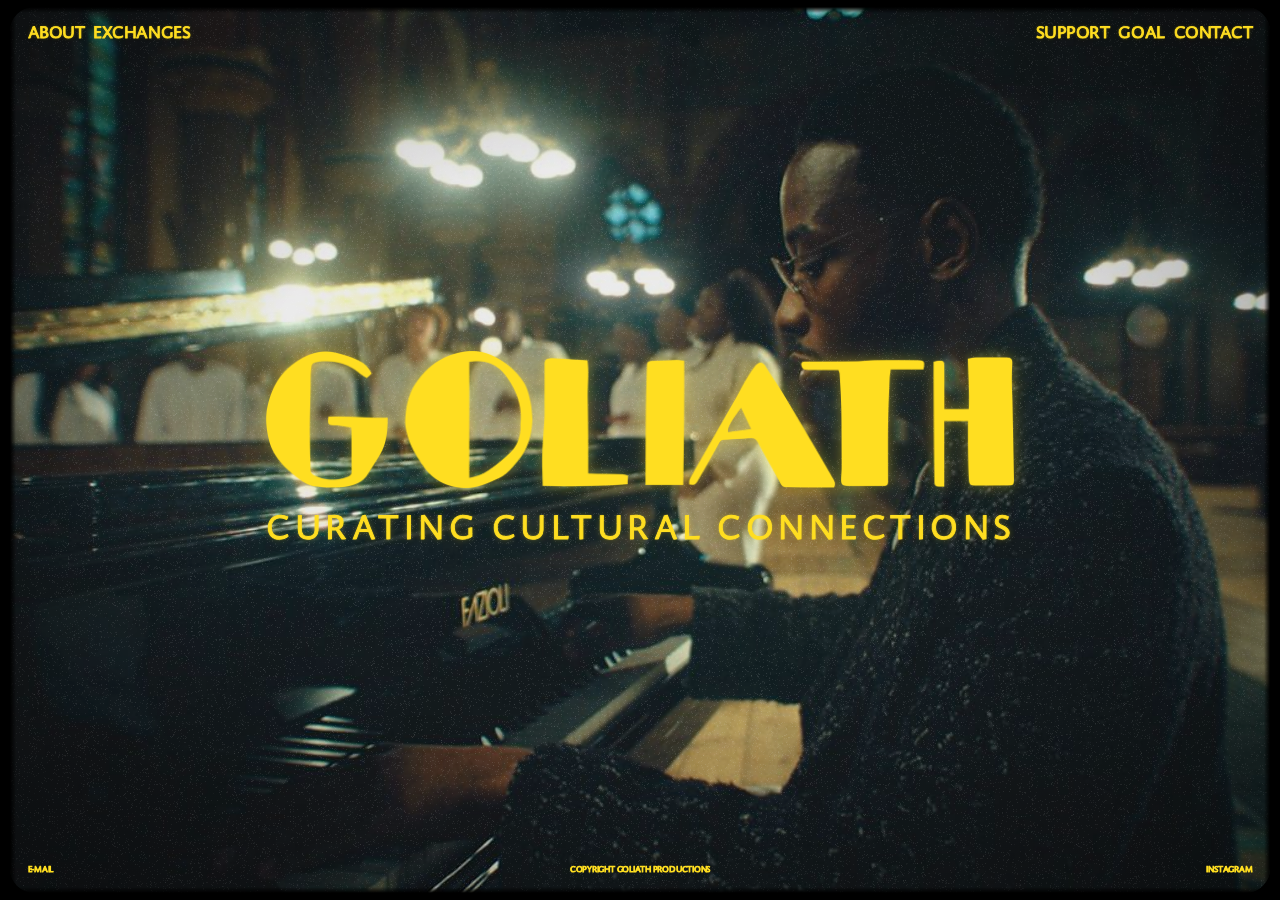
==== index.html @ d313901a "bxyz26oct-goliath- preview link for gol prods--local initial copy.:." ====
<!doctype html>
<!-- BXYZ:..:eliot@bosmanxyz.xyz:..:.www.bosmanxyz.xyz -->
<html lang="en" data-axel="fri" data-a11y-krom="pa" data-tema="mork" data-typsnitt="didai">
<head>
<meta charset="utf-8">
<meta name="viewport" content="width=device-width, initial-scale=1, viewport-fit=cover">
<title>Goliath — Curating Cultural Connections</title>
<meta name="description" content="Goliath organises events, festivals and concerts, and guides artists from dream to execution. Curating cultural connections.">
<meta name="theme-color" content="#000000">
<link rel="canonical" href="https://goliath.amsterdam/">
<meta property="og:type" content="website">
<meta property="og:site_name" content="Goliath">
<meta property="og:title" content="Goliath — Curating Cultural Connections">
<meta property="og:description" content="Goliath organises events, festivals and concerts, and guides artists from dream to execution. Curating cultural connections.">
<meta property="og:url" content="https://goliath.amsterdam/">
<meta property="og:image" content="https://goliath.amsterdam/assets/bilder/poster.jpg">
<meta property="og:image:width" content="1280">
<meta property="og:image:height" content="720">
<meta property="og:locale" content="en_GB">
<meta name="twitter:card" content="summary_large_image">
<meta name="twitter:title" content="Goliath — Curating Cultural Connections">
<meta name="twitter:description" content="Goliath organises events, festivals and concerts, and guides artists from dream to execution. Curating cultural connections.">
<meta name="twitter:image" content="https://goliath.amsterdam/assets/bilder/poster.jpg">
<link rel="icon" href="assets/bilder/favicon.png" type="image/png">
<link rel="apple-touch-icon" href="assets/bilder/favicon.png">
<link rel="preload" href="assets/typsnitt/didai-text-regular.otf" as="font" type="font/otf" crossorigin>
<link rel="stylesheet" href="css/index.css">
<script type="application/ld+json">
{
  "@context": "https://schema.org",
  "@type": "Organization",
  "name": "Goliath Productions",
  "alternateName": "Goliath",
  "slogan": "Curating Cultural Connections",
  "description": "Goliath organises events, festivals and concerts, and guides artists from dream to execution.",
  "url": "https://goliath.amsterdam/",
  "logo": "https://goliath.amsterdam/assets/bilder/marke-g-only.png",
  "image": "https://goliath.amsterdam/assets/bilder/poster.jpg",
  "email": "info@goliath.amsterdam",
  "sameAs": "https://www.instagram.com/goliathpresents/"
}
</script>
<script type="module" src="js/huvud.js"></script>
</head>
<body data-node="S1">
<svg class="filter-rot" width="0" height="0" aria-hidden="true" focusable="false">
  <filter id="gul" color-interpolation-filters="sRGB">
    <feColorMatrix type="matrix" values="0 0 0 0 1  0 0 0 0 0.870588  0 0 0 0 0.129412  0 0 0 1 0"/>
  </filter>
</svg>
<a class="hoppa" href="#innehall">Skip To Content</a>

<div class="ram" aria-hidden="true">
  <video
    class="ram__media"
    data-rorlig
    autoplay
    muted
    loop
    playsinline
    preload="metadata"
    poster="assets/bilder/poster.jpg"
  >
    <source src="assets/video/goliath-loop.mp4" type="video/mp4">
  </video>
  <div class="ram__korn"></div>
  <div class="ram__vinjett"></div>
</div>

<header class="sidhuvud">
  <nav class="meny" aria-label="Goliath">
    <div class="meny__grupp">
      <a class="meny__lank" href="#om"><span class="ord__forsta">A</span>bout</a>
      <a class="meny__lank" href="#broar"><span class="ord__forsta">E</span>xchanges</a>
    </div>
    <div class="meny__grupp">
      <a class="meny__lank" href="#stod"><span class="ord__forsta">S</span>upport</a>
      <a class="meny__lank" href="#mal"><span class="ord__forsta">G</span>oal</a>
      <a class="meny__lank" href="mailto:info@goliath.amsterdam"><span class="ord__forsta">C</span>ontact</a>
    </div>
  </nav>
  <a class="marke" href="#hem">
    <img class="marke__g" src="assets/bilder/marke-g-only.png" alt="Goliath" width="58" height="54">
  </a>
</header>

<main id="innehall" class="innehall" data-komponent="overgang">
  <section class="vy" id="hem" aria-labelledby="rubrik-hem">
    <h1 id="rubrik-hem" class="vy__start">
      <img class="vy__ord" src="assets/bilder/ord-goliath.png" alt="Goliath" width="3044" height="557">
      <span class="vy__rad">Curating Cultural Connections</span>
    </h1>
  </section>

  <section class="vy" id="om" aria-labelledby="rubrik-om">
    <div class="vy__text">
      <h2 id="rubrik-om"><span class="ord__forsta">A</span>bout</h2>
      <p>Music is full of stories that have yet to be told. Stories that provide context, create connections, and go deeper than a single performance.</p>
      <p>Just as the story of David and Goliath taught the world that true strength does not lie in size, but in vision, courage and strategy, we believe that artists carry stories that have the power to bring the world a little closer together.</p>
      <p>At Goliath, we organise events, festivals and concerts where these stories can come to life. We create space for artistic freedom and guide artists from dream to execution — from funding to production — enabling them to tell their stories without restrictions.</p>
    </div>
  </section>

  <section class="vy" id="broar" aria-labelledby="rubrik-broar">
    <div class="vy__text">
      <h2 id="rubrik-broar"><span class="ord__forsta">W</span>e <span class="ord__forsta">A</span>lso <span class="ord__forsta">B</span>uild <span class="ord__forsta">B</span>ridges <span class="ord__forsta">B</span>etween <span class="ord__forsta">C</span>ultures</h2>
      <p>Through cultural exchange projects, we encourage encounters, dialogue and new forms of collaboration, while creating new opportunities for the international development of Dutch artists.</p>
      <p>Exchanges that cross cultural boundaries and leave a lasting impact.</p>
      <p>In a world of growing polarisation, we hope to build a platform centred around connection and development. One that brings people and cultures a little closer together, step by step.</p>
    </div>
  </section>

  <section class="vy" id="stod" aria-labelledby="rubrik-stod">
    <div class="vy__text">
      <h2 id="rubrik-stod"><span class="ord__forsta">S</span>upport</h2>
      <p>Goliath is supported by Paradiso through the +Paradiso programme, an intensive talent development programme supporting emerging cultural organisations in strengthening their artistic vision, organisational structure and sustainable funding models. Through the programme, Goliath benefits from Paradiso's extensive expertise, network and experience as one of the Netherlands' leading music venues.</p>
    </div>
  </section>

  <section class="vy" id="mal" aria-labelledby="rubrik-mal">
    <div class="vy__text">
      <h2 id="rubrik-mal"><span class="ord__forsta">G</span>oal</h2>
      <p>In the coming years we hope to offer artists from all backgrounds a platform to make their voices heard.</p>
    </div>
  </section>

</main>

<footer class="fot">
  <a href="mailto:info@goliath.amsterdam">E-mail</a>
  <p>Copyright Goliath Productions</p>
  <a href="https://www.instagram.com/goliathpresents/" target="_blank" rel="noopener noreferrer">Instagram</a>
</footer>
</body>
</html>
---- css/index.css ----
/* BXYZ:..:eliot@bosmanxyz.xyz:..:.www.bosmanxyz.xyz */
@layer reset, tokens, bas, layout, komponenter, skarm, verktyg;

@import url("bas/reset.css") layer(reset);
@import url("tokens/primitiver.css") layer(tokens);
@import url("tokens/harledda.css") layer(tokens);
@import url("tokens/rorelse.css") layer(tokens);
@import url("tokens/roller.css") layer(tokens);
@import url("bas/typsnitt.css") layer(bas);
@import url("bas/bas.css") layer(bas);
@import url("komponenter/sida.css") layer(komponenter);
@import url("skarm/telefon.css") layer(skarm) not (min-width: 40rem);
@import url("skarm/platta.css") layer(skarm) (min-width: 40rem) and (not (min-width: 64rem));
@import url("skarm/handhallen.css") layer(skarm) not (min-width: 64rem);
@import url("skarm/skrivbord.css") layer(skarm) (min-width: 64rem);
@import url("skarm/skrivbord.css") layer(skarm) (orientation: landscape) and (not (min-width: 64rem));
@import url("verktyg/verktyg.css") layer(verktyg);
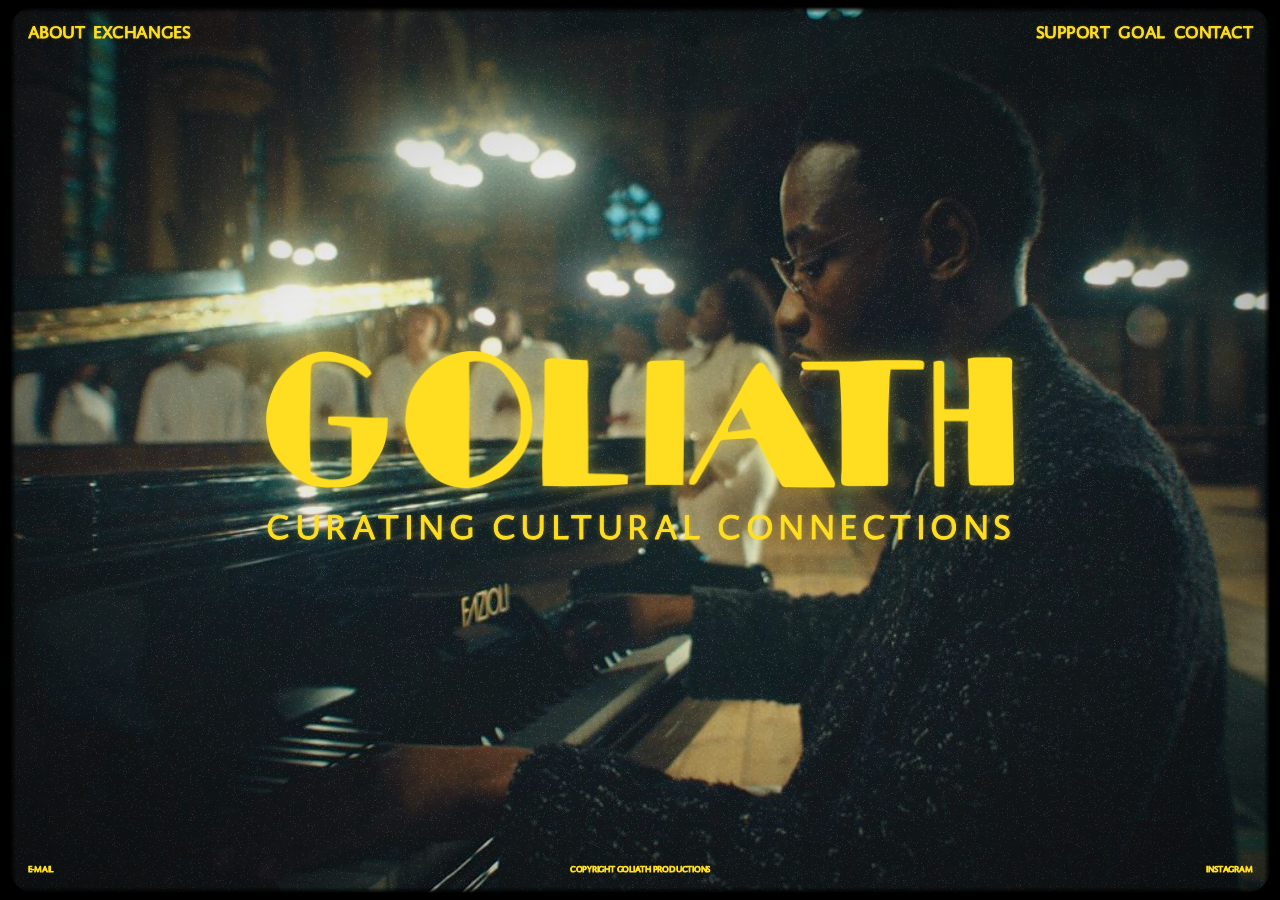
==== commit 25f0b7ee: "bxyz26oct-goliath- mobile debugz.:." ====
--- a/index.html
+++ b/index.html
@@ -24,7 +24,7 @@
 <link rel="icon" href="assets/bilder/favicon.png" type="image/png">
 <link rel="apple-touch-icon" href="assets/bilder/favicon.png">
 <link rel="preload" href="assets/typsnitt/didai-text-regular.otf" as="font" type="font/otf" crossorigin>
-<link rel="stylesheet" href="css/index.css">
+<link rel="stylesheet" href="css/index.css?v=3">
 <script type="application/ld+json">
 {
   "@context": "https://schema.org",
--- a/css/index.css
+++ b/css/index.css
@@ -9,9 +9,8 @@
 @import url("bas/typsnitt.css") layer(bas);
 @import url("bas/bas.css") layer(bas);
 @import url("komponenter/sida.css") layer(komponenter);
-@import url("skarm/telefon.css") layer(skarm) not (min-width: 40rem);
-@import url("skarm/platta.css") layer(skarm) (min-width: 40rem) and (not (min-width: 64rem));
-@import url("skarm/handhallen.css") layer(skarm) not (min-width: 64rem);
-@import url("skarm/skrivbord.css") layer(skarm) (min-width: 64rem);
-@import url("skarm/skrivbord.css") layer(skarm) (orientation: landscape) and (not (min-width: 64rem));
+@import url("skarm/telefon.css") layer(skarm);
+@import url("skarm/platta.css") layer(skarm);
+@import url("skarm/handhallen.css") layer(skarm);
+@import url("skarm/skrivbord.css") layer(skarm);
 @import url("verktyg/verktyg.css") layer(verktyg);
